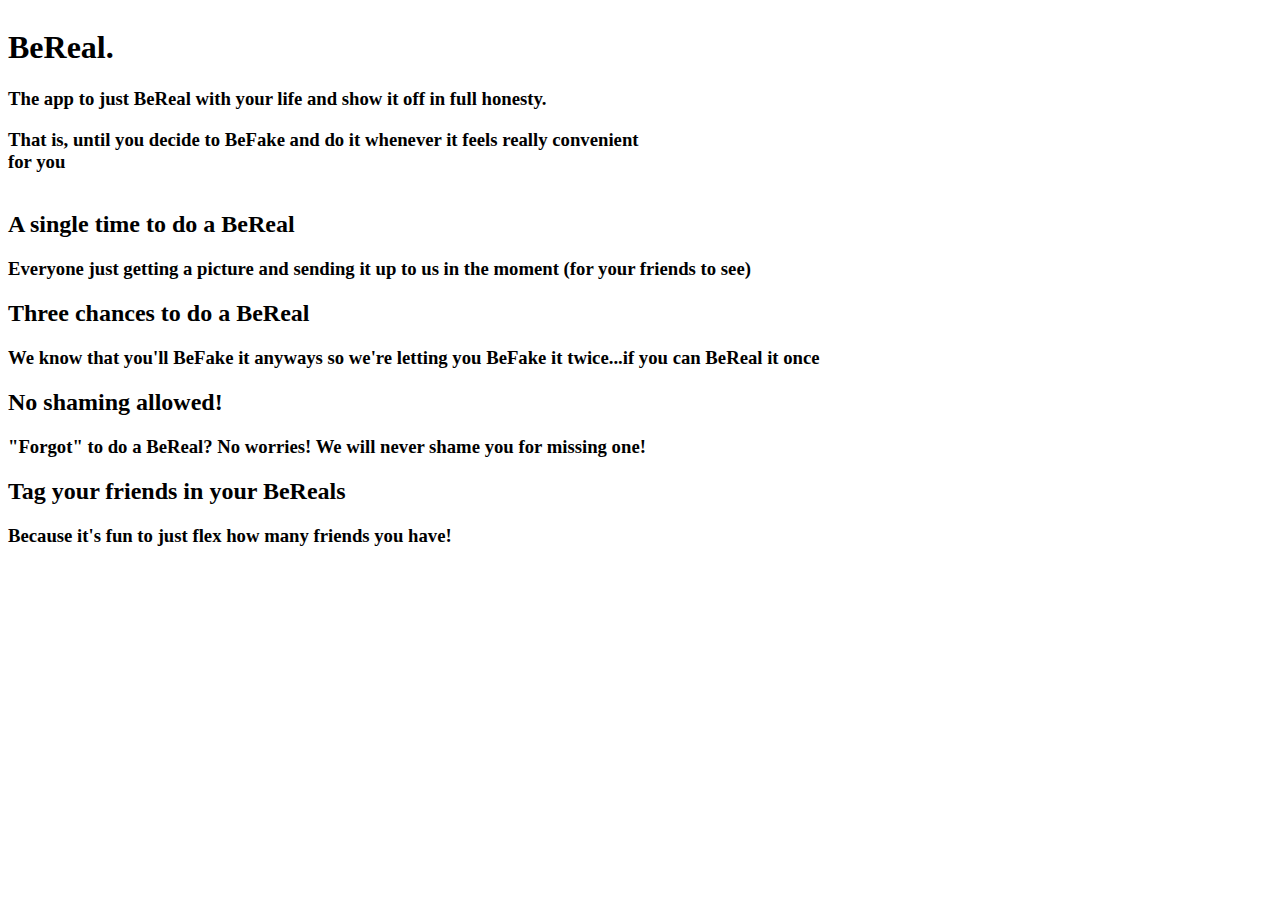
==== bereal.html @ 1b574ff8 "bereal site draft done, styles dev begun" ====
<!DOCTYPE html>
<html>
    <head>
        <meta charset="utf-8">
        <meta name="viewport" content="width=device-width, initial-scale=1">
        <!-- linking to a stylesheet -->
        <link rel="stylesheet" type="text/css" href="styles.css">
        <!-- site title -->
        <title>Parody site</title>
        <!-- script storage -->
        <script type="text/javascript" src="script.js"></script>
    </head>
    <body>
        <div class="two-col-grid">
            <div>
                <h1>BeReal.</h1>
                <h3>The app to just BeReal with your life and show it off in full honesty.</h3>
                <h3>That is, until you decide to BeFake and do it whenever it feels really convenient for you</h3>
            </div>
            <img src="">
        </div>
        <h2>A single time to do a BeReal</h2>
        <h3>Everyone just getting a picture and sending it up to us in the moment (for your friends to see)</h3>
        <h2>Three chances to do a BeReal</h2>
        <h3>We know that you'll BeFake it anyways so we're letting you BeFake it twice...if you can BeReal it once</h3>
        <h2>No shaming allowed!</h2>
        <h3>"Forgot" to do a BeReal? No worries! We will never shame you for missing one!</h3>
        <h2>Tag your friends in your BeReals</h2>
        <h3>Because it's fun to just flex how many friends you have!</h3>
    </body>
</html>
---- styles.css ----
/* a good amount of my website is composed of two column grids */
div.two-col-grid {
    /* make it a grid */
    display: grid;
    /* each column takes up 1/2 the space */
    grid-template-columns: 1fr 1fr;
}
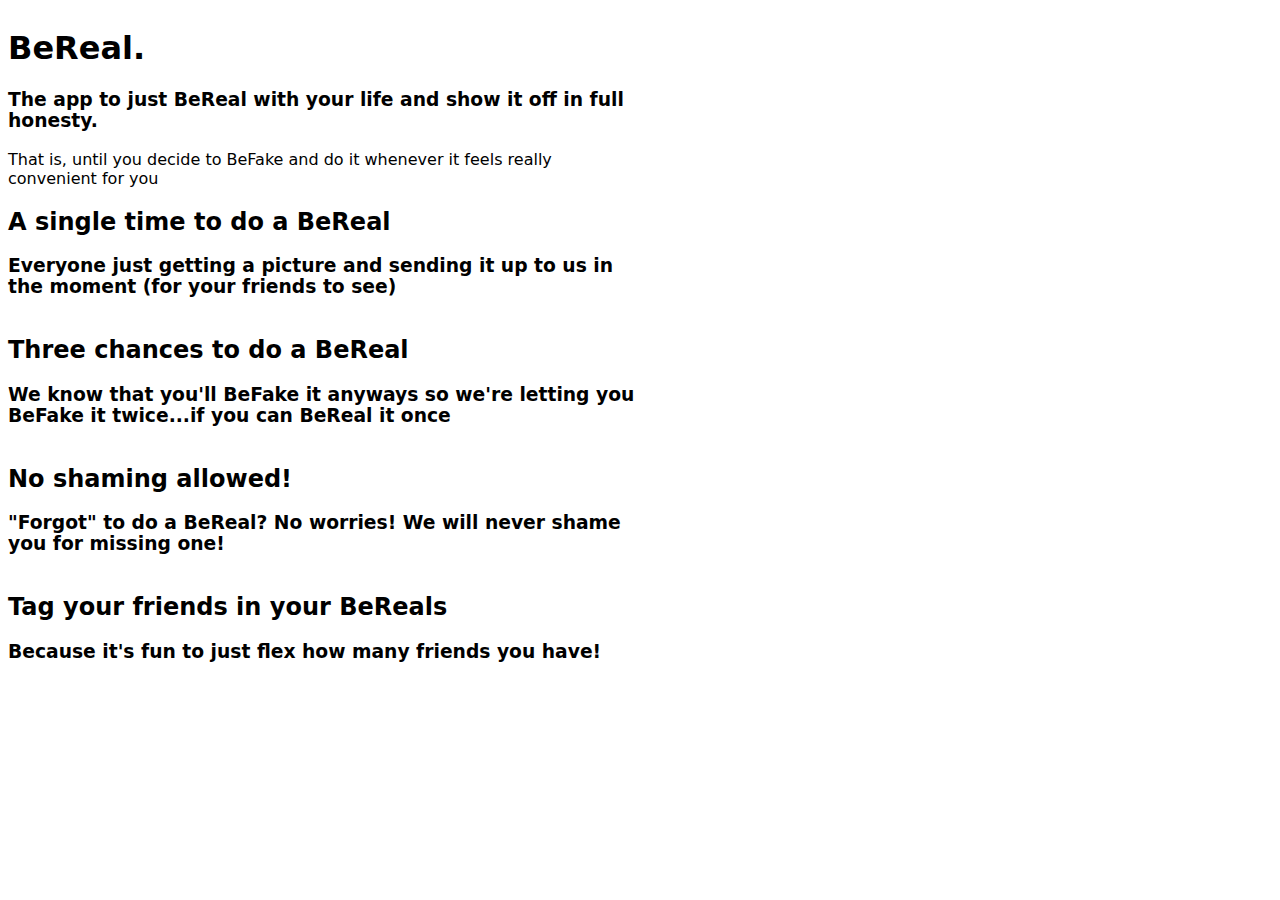
==== commit 53bc4007: "two column product pages" ====
--- a/bereal.html
+++ b/bereal.html
@@ -15,17 +15,33 @@
             <div>
                 <h1>BeReal.</h1>
                 <h3>The app to just BeReal with your life and show it off in full honesty.</h3>
-                <h3>That is, until you decide to BeFake and do it whenever it feels really convenient for you</h3>
+                <caption>That is, until you decide to BeFake and do it whenever it feels really convenient for you</caption>
             </div>
             <img src="">
         </div>
-        <h2>A single time to do a BeReal</h2>
-        <h3>Everyone just getting a picture and sending it up to us in the moment (for your friends to see)</h3>
-        <h2>Three chances to do a BeReal</h2>
-        <h3>We know that you'll BeFake it anyways so we're letting you BeFake it twice...if you can BeReal it once</h3>
-        <h2>No shaming allowed!</h2>
-        <h3>"Forgot" to do a BeReal? No worries! We will never shame you for missing one!</h3>
-        <h2>Tag your friends in your BeReals</h2>
-        <h3>Because it's fun to just flex how many friends you have!</h3>
+        <div class="two-col-grid">
+            <div>
+                <h2>A single time to do a BeReal</h2>
+                <h3>Everyone just getting a picture and sending it up to us in the moment (for your friends to see)</h3>
+            </div>
+        </div>
+        <div class="two-col-grid">
+            <div>
+                <h2>Three chances to do a BeReal</h2>
+                <h3>We know that you'll BeFake it anyways so we're letting you BeFake it twice...if you can BeReal it once</h3>
+            </div>
+        </div>
+        <div class="two-col-grid">
+            <div>
+                <h2>No shaming allowed!</h2>
+                <h3>"Forgot" to do a BeReal? No worries! We will never shame you for missing one!</h3>
+            </div>
+        </div>
+        <div class="two-col-grid">
+            <div>
+                <h2>Tag your friends in your BeReals</h2>
+                <h3>Because it's fun to just flex how many friends you have!</h3>
+            </div>
+        </div>
     </body>
 </html>--- a/styles.css
+++ b/styles.css
@@ -1,7 +1,16 @@
+body {
+    /* use native font */
+    font-family: system-ui, -apple-system, BlinkMacSystemFont, 'Segoe UI', Roboto, Oxygen, Ubuntu, Cantarell, 'Open Sans', 'Helvetica Neue', sans-serif;
+}
+
 /* a good amount of my website is composed of two column grids */
 div.two-col-grid {
     /* make it a grid */
     display: grid;
     /* each column takes up 1/2 the space */
     grid-template-columns: 1fr 1fr;
+}
+
+caption {
+    font-size: 1pt;
 }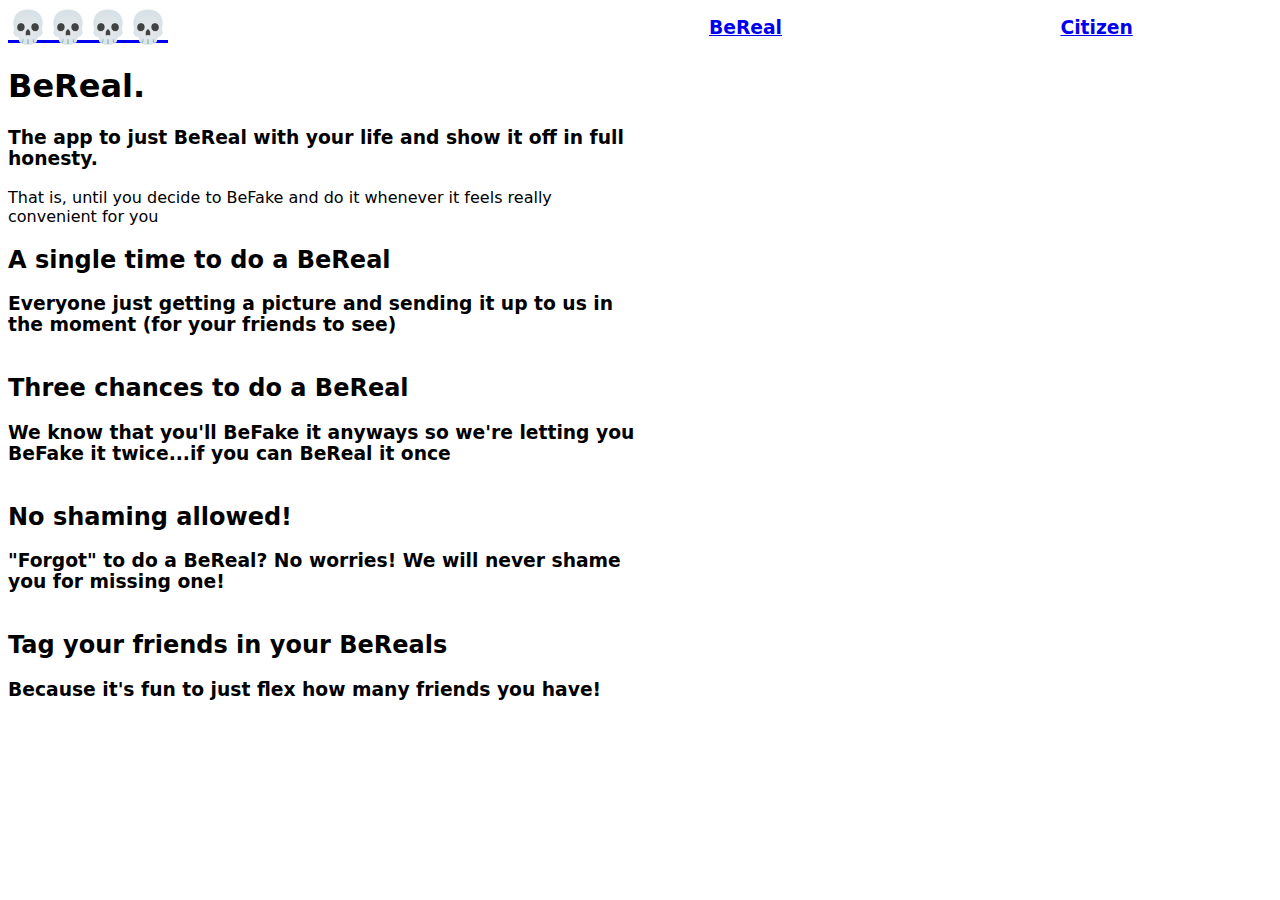
==== commit aeeaaf94: "navbar created with js lol" ====
--- a/bereal.html
+++ b/bereal.html
@@ -11,6 +11,7 @@
         <script type="text/javascript" src="script.js"></script>
     </head>
     <body>
+        <div id="navbar"></div>
         <div class="two-col-grid">
             <div>
                 <h1>BeReal.</h1>
--- a/styles.css
+++ b/styles.css
@@ -13,4 +13,20 @@
 
 caption {
     font-size: 1pt;
+}
+
+#navbar {
+    display: grid;
+    grid-template-columns: 1fr 1.25fr;
+    padding: 0%;
+}
+
+#navbar div {
+    display: flex;
+    justify-content: space-around;
+}
+
+#navbar * {
+    margin-top: auto;
+    margin-bottom: auto;
 }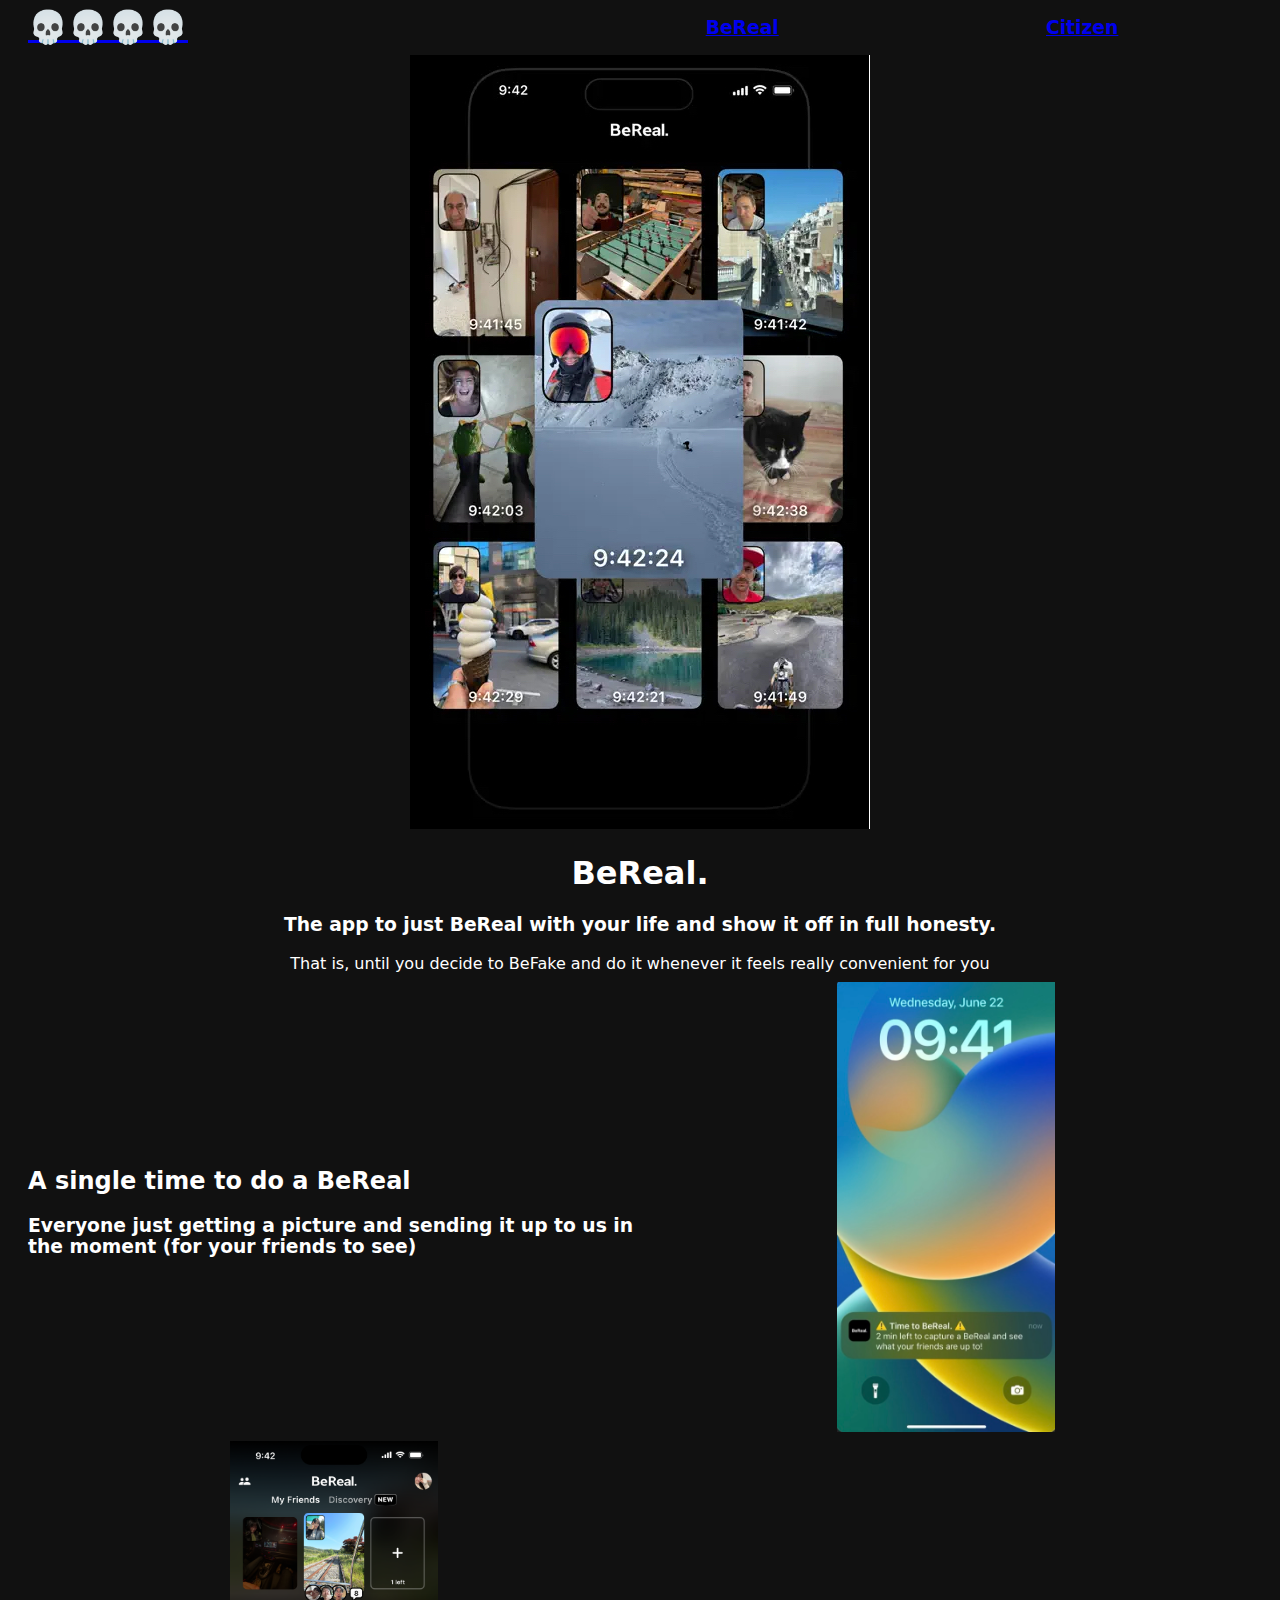
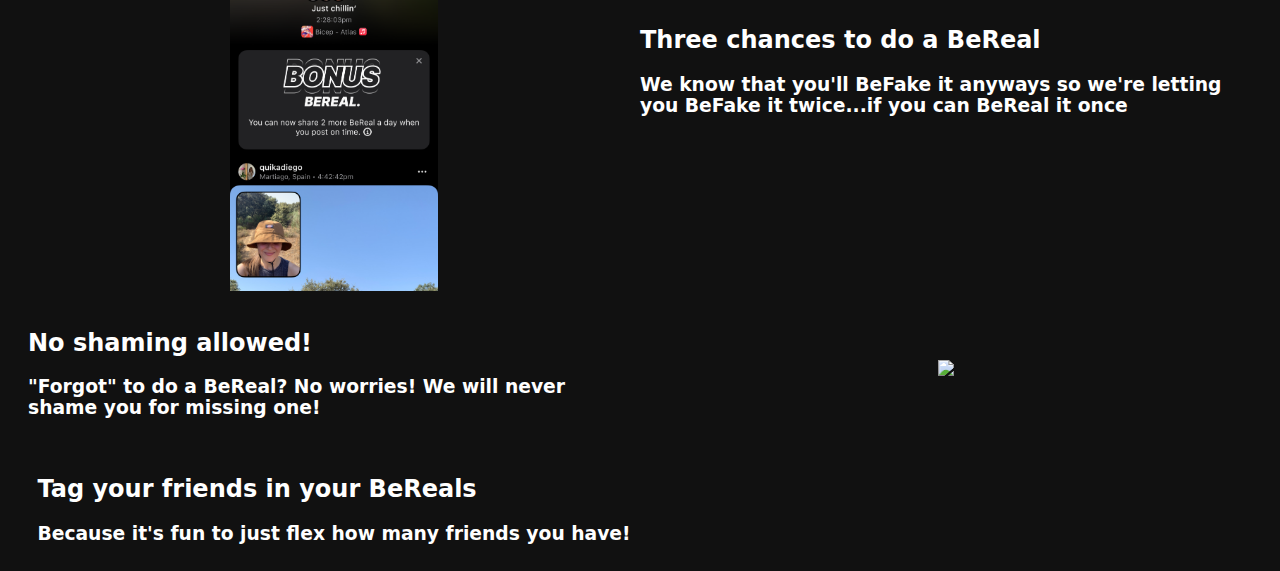
==== commit 4a067bad: "most bereal images added" ====
--- a/bereal.html
+++ b/bereal.html
@@ -10,23 +10,23 @@
         <!-- script storage -->
         <script type="text/javascript" src="script.js"></script>
     </head>
-    <body>
+    <body id="berealBlack">
         <div id="navbar"></div>
-        <div class="two-col-grid">
-            <div>
-                <h1>BeReal.</h1>
-                <h3>The app to just BeReal with your life and show it off in full honesty.</h3>
-                <caption>That is, until you decide to BeFake and do it whenever it feels really convenient for you</caption>
-            </div>
-            <img src="">
+        <div class="center">
+            <img src="imgs/berealbanner.jpg">
+            <h1>BeReal.</h1>
+            <h3>The app to just BeReal with your life and show it off in full honesty.</h3>
+            <caption>That is, until you decide to BeFake and do it whenever it feels really convenient for you</caption>
         </div>
         <div class="two-col-grid">
             <div>
                 <h2>A single time to do a BeReal</h2>
                 <h3>Everyone just getting a picture and sending it up to us in the moment (for your friends to see)</h3>
             </div>
+            <img src="imgs/timetobereal.jpg">
         </div>
         <div class="two-col-grid">
+            <img src="imgs/bonusbereal.png">
             <div>
                 <h2>Three chances to do a BeReal</h2>
                 <h3>We know that you'll BeFake it anyways so we're letting you BeFake it twice...if you can BeReal it once</h3>
@@ -37,6 +37,7 @@
                 <h2>No shaming allowed!</h2>
                 <h3>"Forgot" to do a BeReal? No worries! We will never shame you for missing one!</h3>
             </div>
+            <img src="imgs/berealmissednotif.PNG">
         </div>
         <div class="two-col-grid">
             <div>
--- a/styles.css
+++ b/styles.css
@@ -1,6 +1,8 @@
 body {
     /* use native font */
     font-family: system-ui, -apple-system, BlinkMacSystemFont, 'Segoe UI', Roboto, Oxygen, Ubuntu, Cantarell, 'Open Sans', 'Helvetica Neue', sans-serif;
+    padding-left: 20px;
+    padding-right: 20px;
 }
 
 /* a good amount of my website is composed of two column grids */
@@ -9,6 +11,14 @@
     display: grid;
     /* each column takes up 1/2 the space */
     grid-template-columns: 1fr 1fr;
+    max-height: 50vh;
+    place-items: center;
+}
+
+div.two-col-grid img {
+    margin-top: auto;
+    margin-bottom: auto;
+    max-height: 50vh;
 }
 
 caption {
@@ -29,4 +39,17 @@
 #navbar * {
     margin-top: auto;
     margin-bottom: auto;
+}
+
+.center {
+    text-align: center;
+}
+
+div:not(#navbar div, #navbar) {
+    padding-top: 1vh;
+}
+
+#berealBlack {
+    background-color: #111111;
+    color: #ffffff;
 }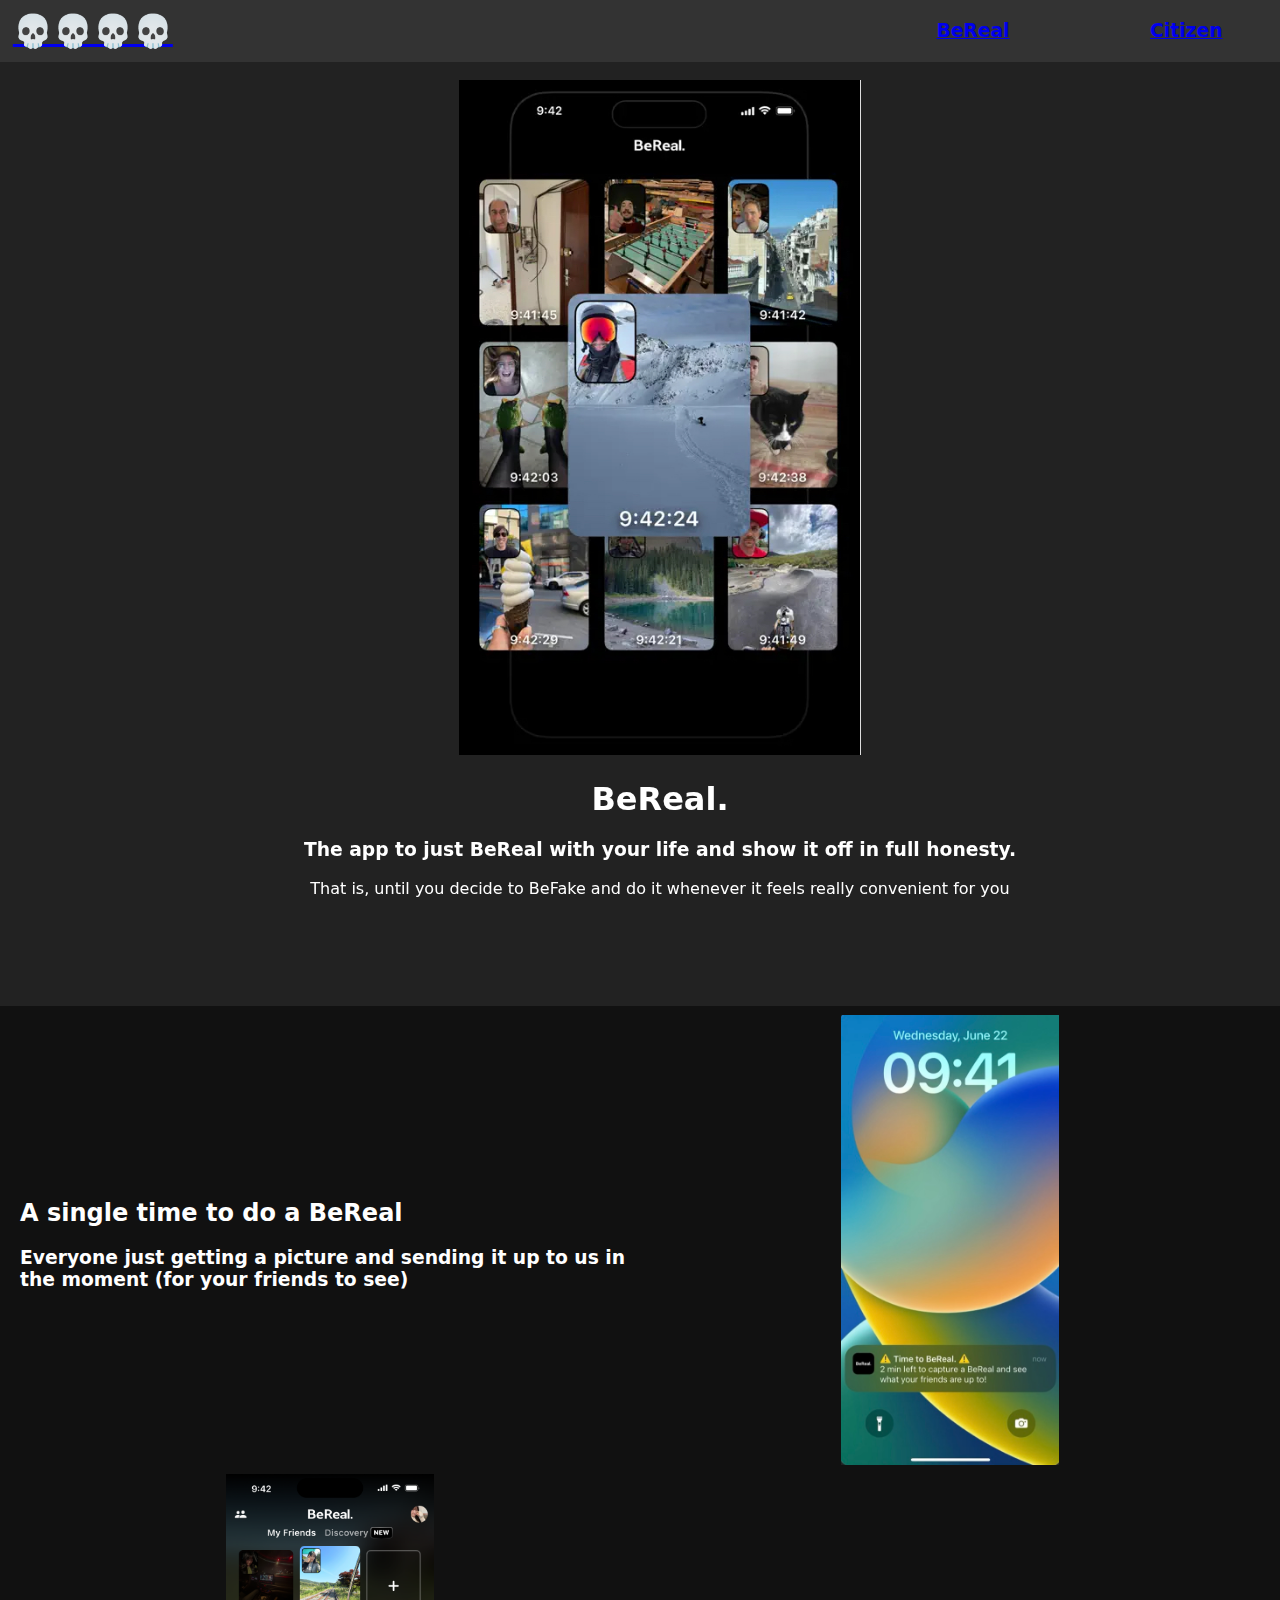
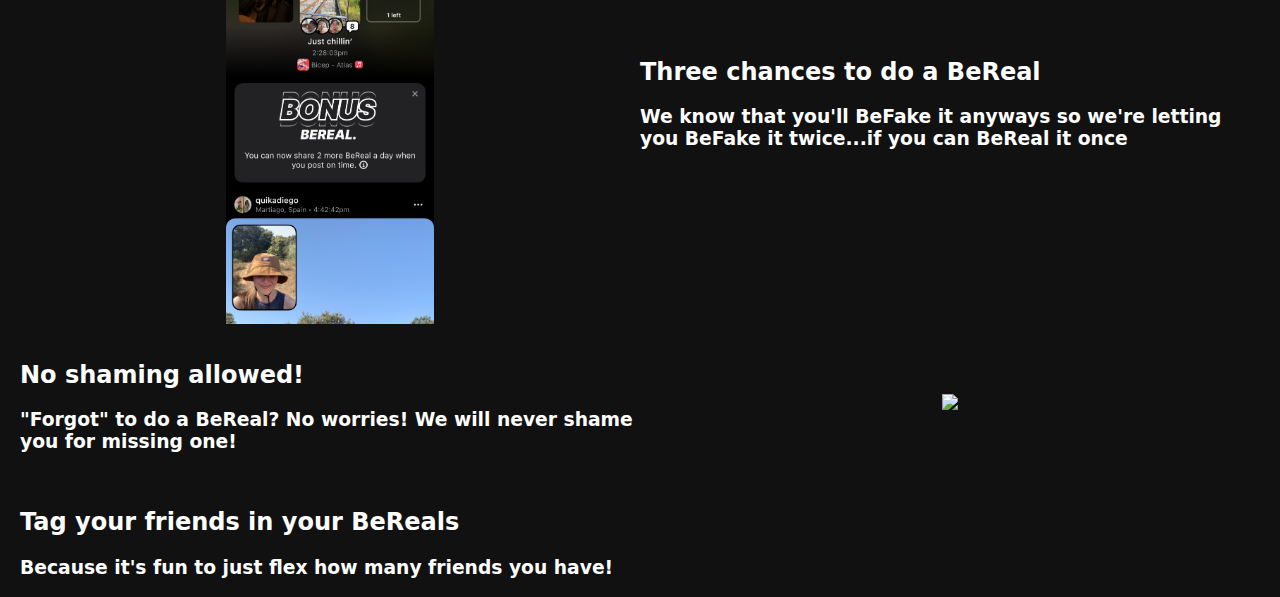
==== commit a5b45a12: "better scrolling card thingy" ====
--- a/bereal.html
+++ b/bereal.html
@@ -5,44 +5,55 @@
         <meta name="viewport" content="width=device-width, initial-scale=1">
         <!-- linking to a stylesheet -->
         <link rel="stylesheet" type="text/css" href="styles.css">
+        <link rel="stylesheet" type="text/css" href="normalize.css">
         <!-- site title -->
         <title>Parody site</title>
         <!-- script storage -->
         <script type="text/javascript" src="script.js"></script>
     </head>
-    <body id="berealBlack">
+    <body>
         <div id="navbar"></div>
-        <div class="center">
-            <img src="imgs/berealbanner.jpg">
-            <h1>BeReal.</h1>
-            <h3>The app to just BeReal with your life and show it off in full honesty.</h3>
-            <caption>That is, until you decide to BeFake and do it whenever it feels really convenient for you</caption>
-        </div>
-        <div class="two-col-grid">
-            <div>
-                <h2>A single time to do a BeReal</h2>
-                <h3>Everyone just getting a picture and sending it up to us in the moment (for your friends to see)</h3>
+        <div class="bodycontent">
+            <div class="card banner center">
+                <img src="imgs/berealbanner.jpg">
+                <h1>BeReal.</h1>
+                <h3>The app to just BeReal with your life and show it off in full honesty.</h3>
+                <caption>That is, until you decide to BeFake and do it whenever it feels really convenient for you</caption>
             </div>
-            <img src="imgs/timetobereal.jpg">
-        </div>
-        <div class="two-col-grid">
-            <img src="imgs/bonusbereal.png">
-            <div>
-                <h2>Three chances to do a BeReal</h2>
-                <h3>We know that you'll BeFake it anyways so we're letting you BeFake it twice...if you can BeReal it once</h3>
-            </div>
-        </div>
-        <div class="two-col-grid">
-            <div>
-                <h2>No shaming allowed!</h2>
-                <h3>"Forgot" to do a BeReal? No worries! We will never shame you for missing one!</h3>
-            </div>
-            <img src="imgs/berealmissednotif.PNG">
-        </div>
-        <div class="two-col-grid">
-            <div>
-                <h2>Tag your friends in your BeReals</h2>
-                <h3>Because it's fun to just flex how many friends you have!</h3>
+            <div class="card">
+                <div class="dummy">
+                    <img src="imgs/berealbanner.jpg">
+                    <h1>BeReal.</h1>
+                    <h3>The app to just BeReal with your life and show it off in full honesty.</h3>
+                    <caption>That is, until you decide to BeFake and do it whenever it feels really convenient for you</caption>
+                </div>
+                <div class="two-col-grid">
+                    <div>
+                        <h2>A single time to do a BeReal</h2>
+                        <h3>Everyone just getting a picture and sending it up to us in the moment (for your friends to see)</h3>
+                    </div>
+                    <img src="imgs/timetobereal.jpg">
+                </div>
+                <div class="two-col-grid">
+                    <img src="imgs/bonusbereal.png">
+                    <div>
+                        <h2>Three chances to do a BeReal</h2>
+                        <h3>We know that you'll BeFake it anyways so we're letting you BeFake it twice...if you can BeReal it once</h3>
+                    </div>
+                </div>
+                <div class="two-col-grid">
+                    <div>
+                        <h2>No shaming allowed!</h2>
+                        <h3>"Forgot" to do a BeReal? No worries! We will never shame you for missing one!</h3>
+                    </div>
+                    <img src="imgs/berealmissednotif.PNG">
+                </div>
+                <div class="two-col-grid">
+                    <div>
+                        <h2>Tag your friends in your BeReals</h2>
+                        <h3>Because it's fun to just flex how many friends you have!</h3>
+                    </div>
+                </div>
             </div>
         </div>
     </body>
--- a/styles.css
+++ b/styles.css
@@ -1,8 +1,8 @@
 body {
     /* use native font */
     font-family: system-ui, -apple-system, BlinkMacSystemFont, 'Segoe UI', Roboto, Oxygen, Ubuntu, Cantarell, 'Open Sans', 'Helvetica Neue', sans-serif;
-    padding-left: 20px;
-    padding-right: 20px;
+    background-color: #222222;
+    color: #ffffff;
 }
 
 /* a good amount of my website is composed of two column grids */
@@ -21,14 +21,23 @@
     max-height: 50vh;
 }
 
+div.two-col-grid div:first-child {
+    margin-right: auto;
+}
+
 caption {
     font-size: 1pt;
 }
 
 #navbar {
+    position: sticky;
+    top: 0;
+    left: 0;
+    width: 100%;
+    background-color: #333333;
     display: grid;
-    grid-template-columns: 1fr 1.25fr;
-    padding: 0%;
+    grid-template-columns: 2fr 1fr;
+    padding: 1%;
 }
 
 #navbar div {
@@ -49,7 +58,32 @@
     padding-top: 1vh;
 }
 
-#berealBlack {
+.bodycontent > .card.banner, .bodycontent > .card:not(.banner) > * {
+    padding-left: 20px;
+    padding-right: 20px;
+}
+
+.card:not(.banner) div {
+    z-index: -1;
     background-color: #111111;
-    color: #ffffff;
+    position: relative;
+}
+
+.card.banner {
+    width: 100%;
+    position: fixed;
+    z-index: -1;
+}
+
+.dummy {
+    visibility: hidden;
+    z-index: -2;
+}
+
+.card:not(.banner) div:nth-child(2) {
+    filter: drop-shadow(5px, 5px)
+}
+
+.card.banner.center img, dummy img{
+    height: 75vh;
 }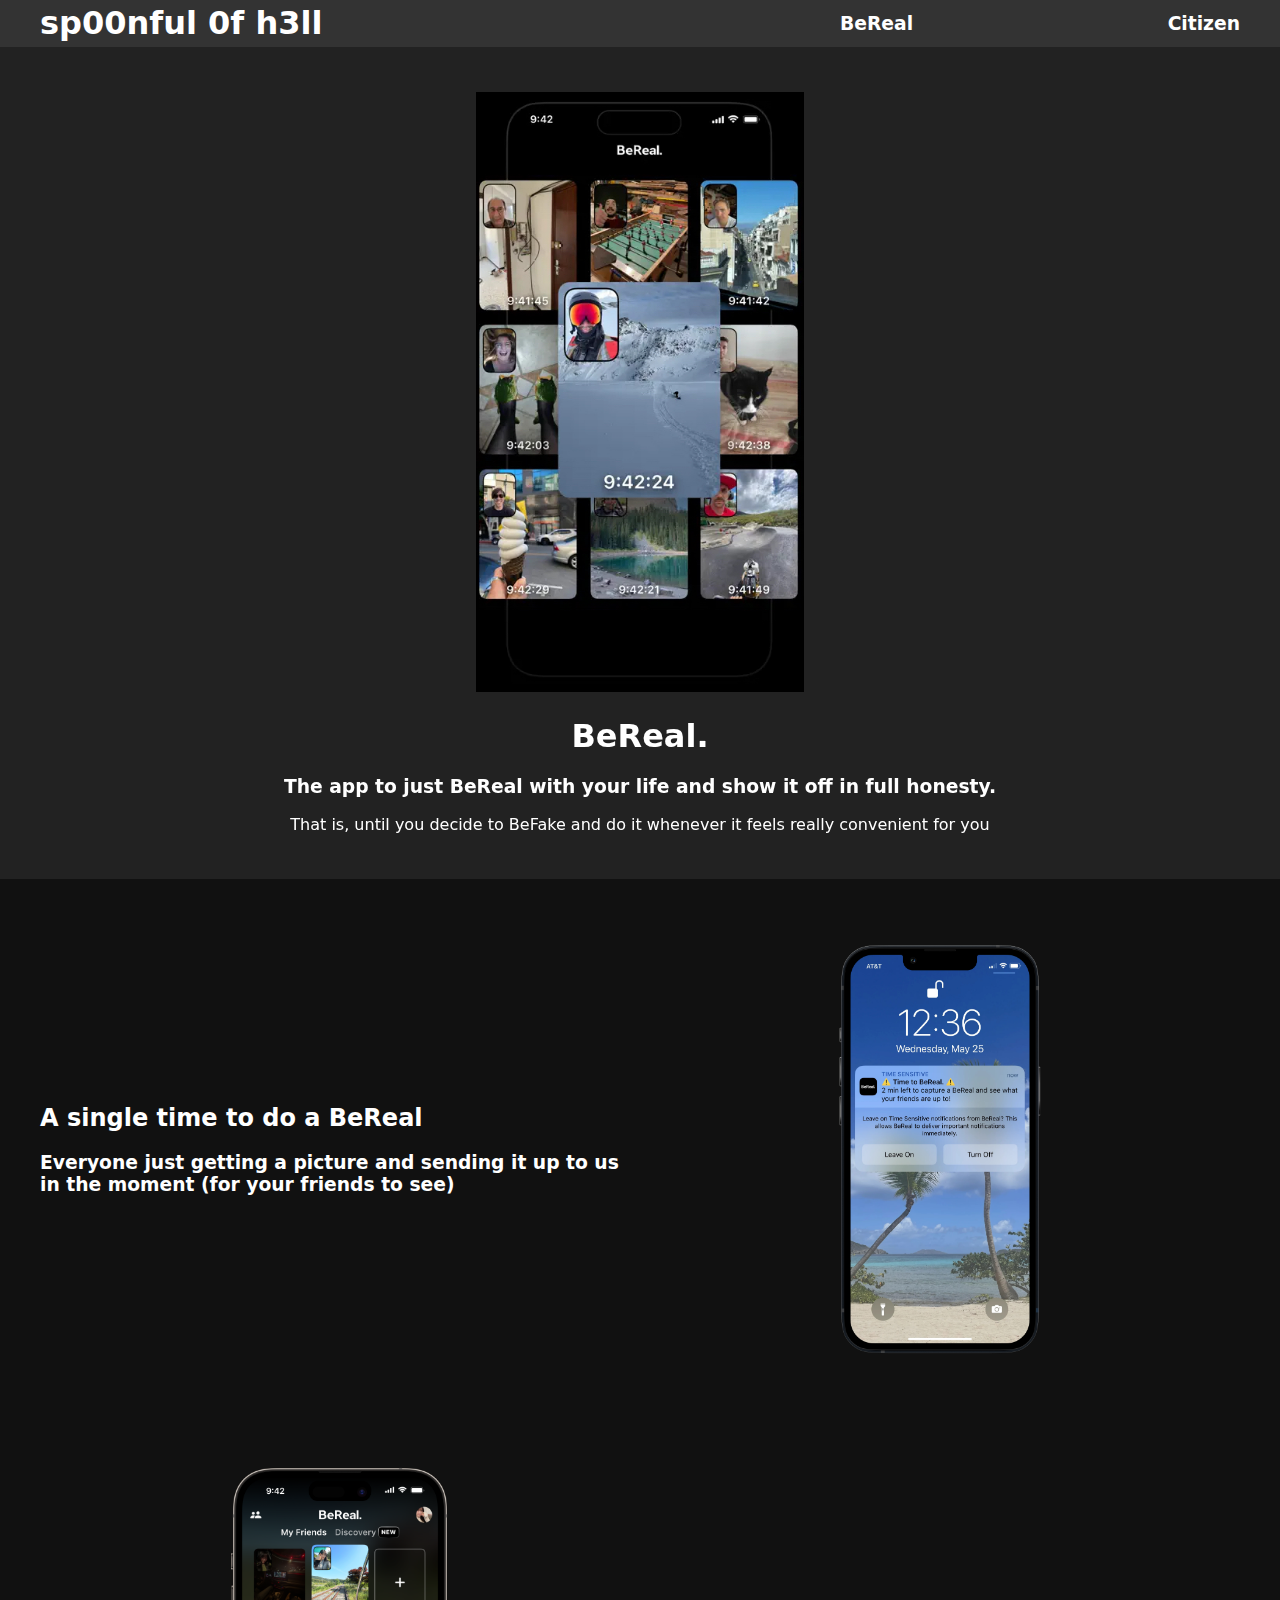
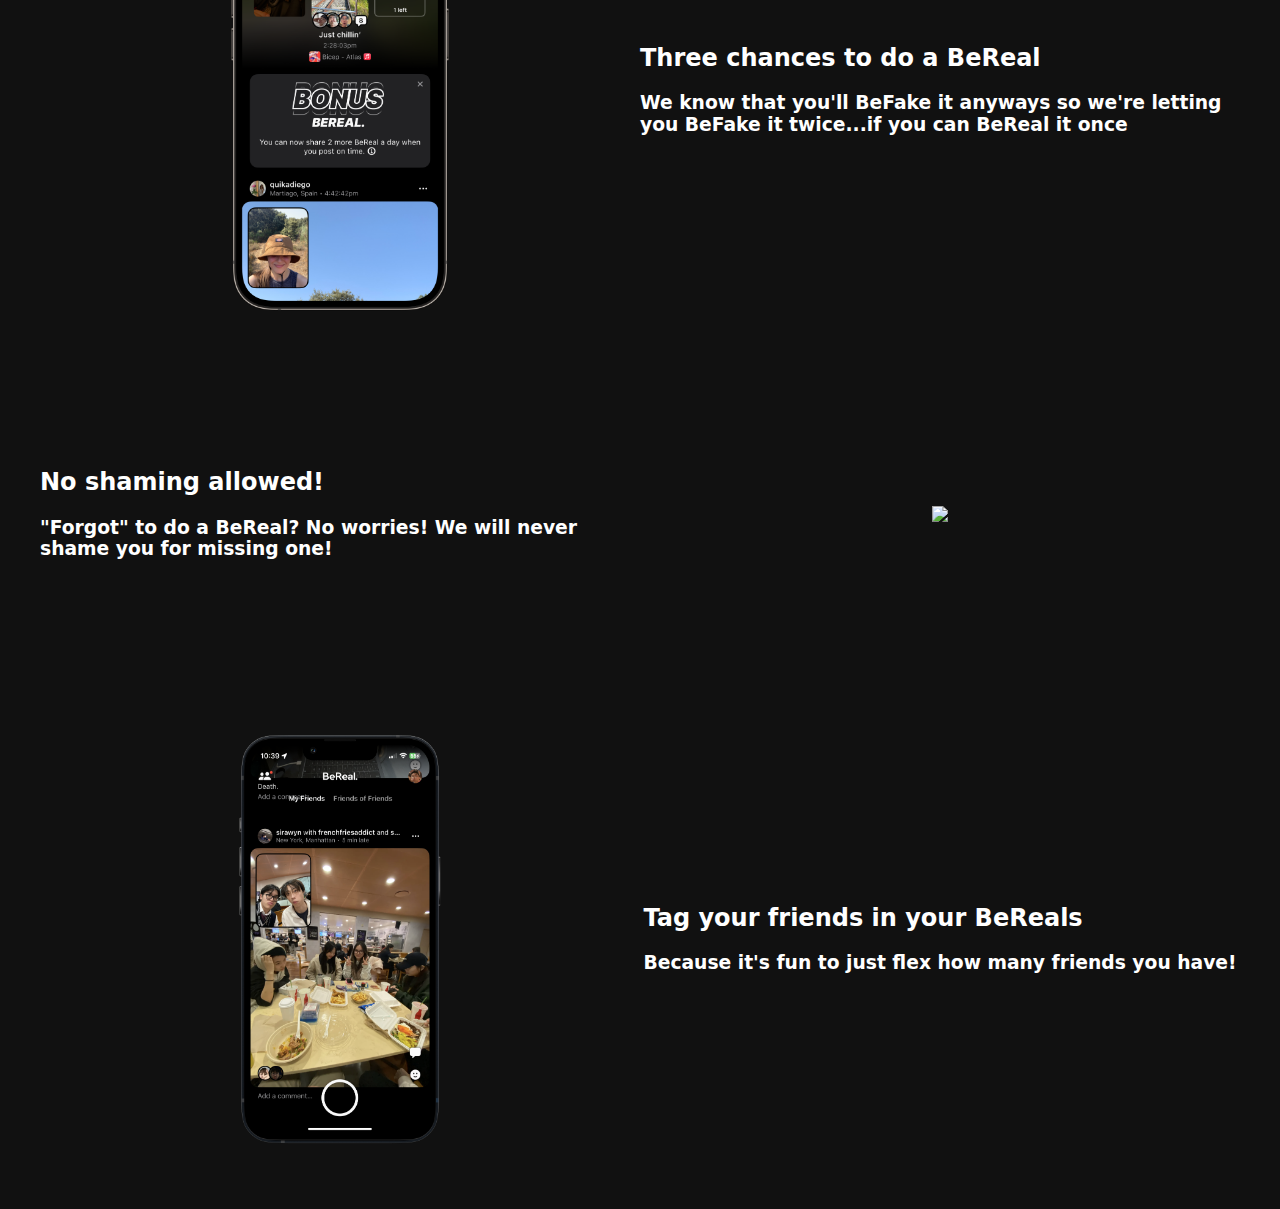
==== commit c9da7cf7: "images replaced with nicer versions" ====
--- a/bereal.html
+++ b/bereal.html
@@ -32,7 +32,7 @@
                         <h2>A single time to do a BeReal</h2>
                         <h3>Everyone just getting a picture and sending it up to us in the moment (for your friends to see)</h3>
                     </div>
-                    <img src="imgs/timetobereal.jpg">
+                    <img src="imgs/timetobereal.png">
                 </div>
                 <div class="two-col-grid">
                     <img src="imgs/bonusbereal.png">
@@ -49,6 +49,7 @@
                     <img src="imgs/berealmissednotif.PNG">
                 </div>
                 <div class="two-col-grid">
+                    <img src="imgs/IMG_0164.png">
                     <div>
                         <h2>Tag your friends in your BeReals</h2>
                         <h3>Because it's fun to just flex how many friends you have!</h3>
--- a/styles.css
+++ b/styles.css
@@ -33,16 +33,18 @@
     position: sticky;
     top: 0;
     left: 0;
-    width: 100%;
     background-color: #333333;
     display: grid;
     grid-template-columns: 2fr 1fr;
-    padding: 1%;
+    padding-left: 40px;
+    padding-right: 40px;
+    padding-top: 5px;
+    padding-bottom: 5px;
 }
 
 #navbar div {
     display: flex;
-    justify-content: space-around;
+    justify-content: space-between;
 }
 
 #navbar * {
@@ -50,17 +52,31 @@
     margin-bottom: auto;
 }
 
+#navbar a {
+    color: #ffffff;
+    transition-property: color;
+    transition-duration: 500ms;
+    text-decoration: none;
+}
+
+#navbar a:hover {
+    color: #aaaaaa;
+    transition-property: color;
+    transition-duration: 500ms;
+}
+
 .center {
     text-align: center;
 }
 
-div:not(#navbar div, #navbar) {
-    padding-top: 1vh;
+div:not(#navbar div, #navbar, .card:not(.banner), .bodycontent) {
+    padding-top: 5vh;
+    padding-bottom: 5vh;
 }
 
-.bodycontent > .card.banner, .bodycontent > .card:not(.banner) > * {
-    padding-left: 20px;
-    padding-right: 20px;
+.bodycontent > .card.banner:not(.center), .bodycontent > .card:not(.banner) > *, .bodycontent.card {
+    padding-left: 40px;
+    padding-right: 40px;
 }
 
 .card:not(.banner) div {
@@ -84,6 +100,6 @@
     filter: drop-shadow(5px, 5px)
 }
 
-.card.banner.center img, dummy img{
-    height: 75vh;
+.card.banner.center img, .dummy img{
+    height: calc(100vh - 300px);
 }